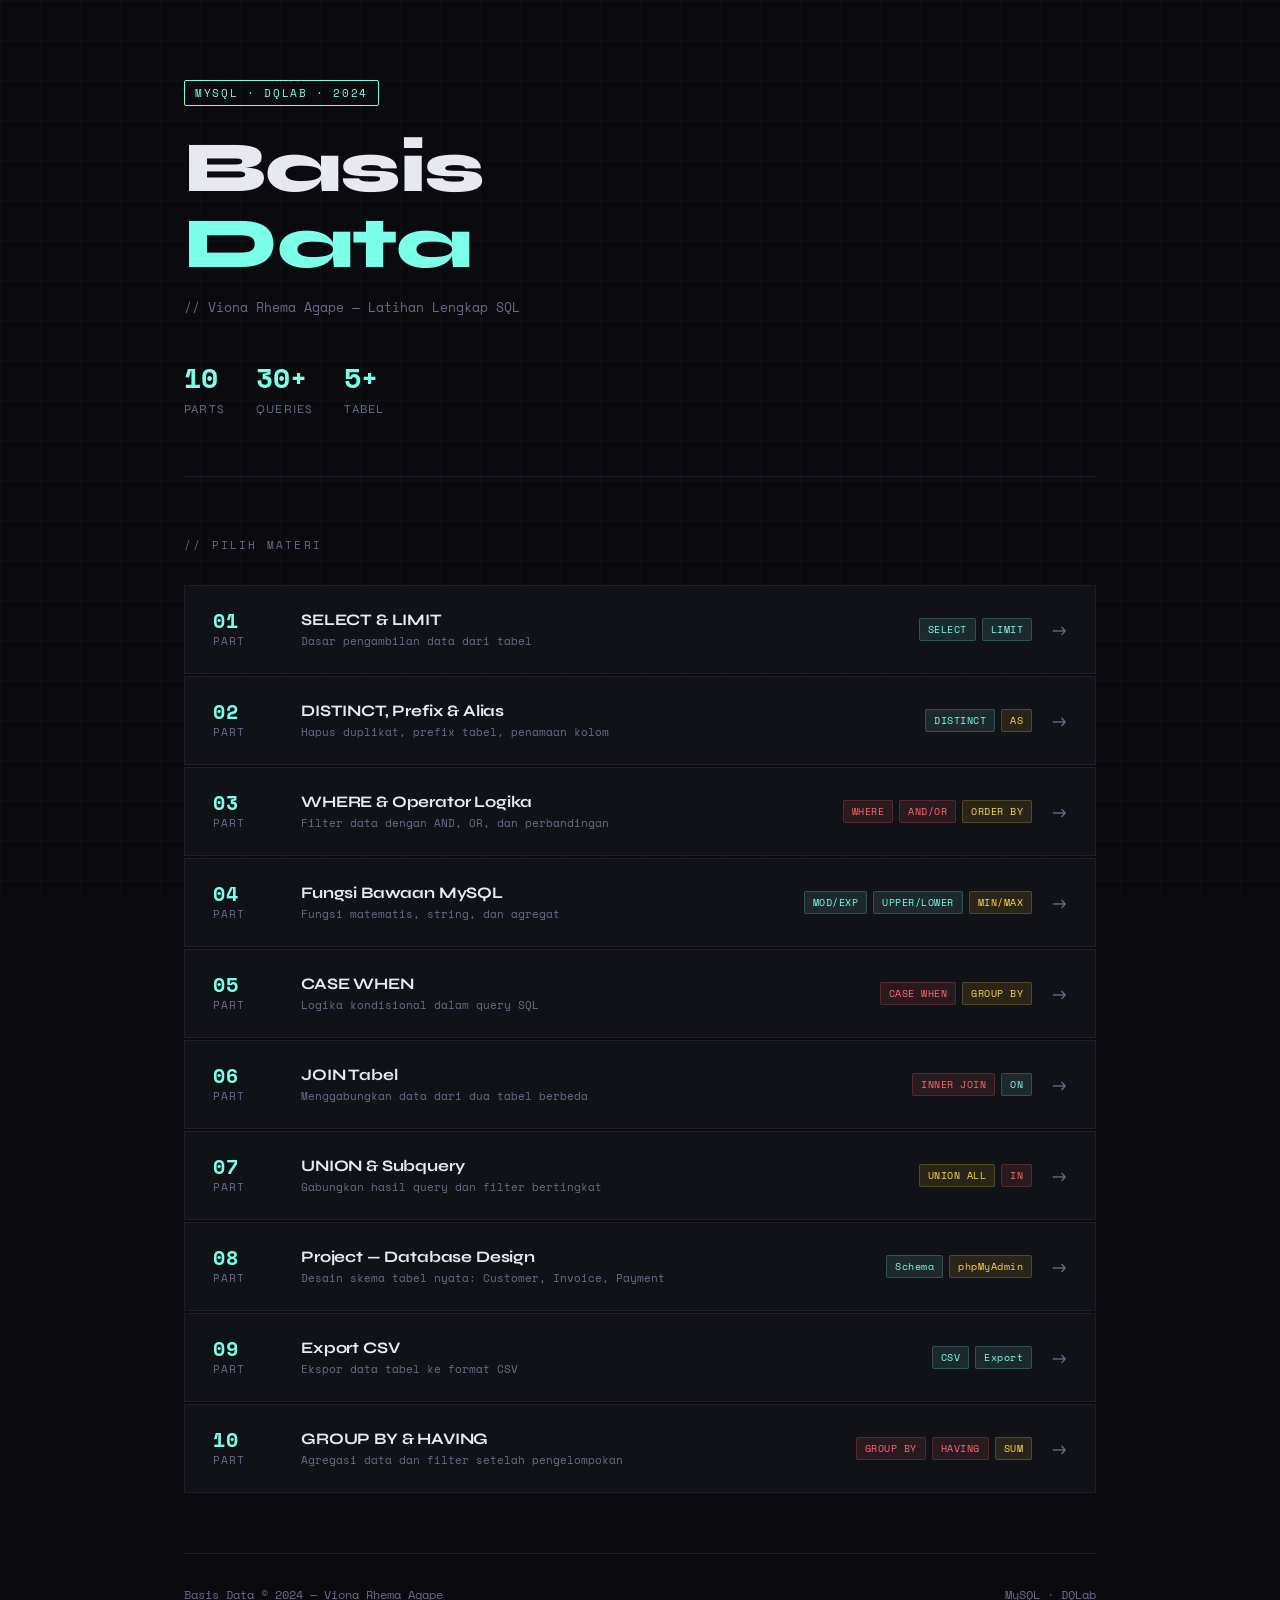
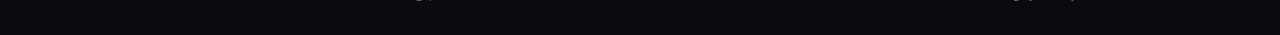
==== index.html @ 886f639d "first commit" ====
<!DOCTYPE html>
<html lang="id">
<head>
<meta charset="UTF-8"/>
<meta name="viewport" content="width=device-width, initial-scale=1.0"/>
<title>Basis Data — Viona Rhema Agape</title>
<link href="https://fonts.googleapis.com/css2?family=Space+Mono:wght@400;700&family=Syne:wght@400;600;700;800&display=swap" rel="stylesheet"/>
<style>
  :root {
    --bg: #0a0a0f;
    --surface: #111118;
    --border: #1e1e2e;
    --accent: #7cffe8;
    --accent2: #ff6b6b;
    --accent3: #ffd93d;
    --text: #e8e8f0;
    --muted: #6b6b88;
    --mono: 'Space Mono', monospace;
    --sans: 'Syne', sans-serif;
  }

  *, *::before, *::after { box-sizing: border-box; margin: 0; padding: 0; }

  body {
    background: var(--bg);
    color: var(--text);
    font-family: var(--sans);
    min-height: 100vh;
    overflow-x: hidden;
  }

  /* Grid background */
  body::before {
    content: '';
    position: fixed;
    inset: 0;
    background-image:
      linear-gradient(rgba(124,255,232,0.03) 1px, transparent 1px),
      linear-gradient(90deg, rgba(124,255,232,0.03) 1px, transparent 1px);
    background-size: 40px 40px;
    pointer-events: none;
    z-index: 0;
  }

  .container {
    max-width: 960px;
    margin: 0 auto;
    padding: 0 24px;
    position: relative;
    z-index: 1;
  }

  /* Header */
  header {
    padding: 80px 0 60px;
    border-bottom: 1px solid var(--border);
  }

  .badge {
    display: inline-block;
    font-family: var(--mono);
    font-size: 11px;
    color: var(--accent);
    border: 1px solid var(--accent);
    padding: 4px 10px;
    border-radius: 2px;
    margin-bottom: 24px;
    letter-spacing: 0.15em;
    text-transform: uppercase;
    opacity: 0;
    animation: fadeUp 0.6s ease forwards 0.1s;
  }

  h1 {
    font-family: var(--sans);
    font-size: clamp(2.5rem, 6vw, 4.5rem);
    font-weight: 800;
    line-height: 1.05;
    letter-spacing: -0.02em;
    opacity: 0;
    animation: fadeUp 0.6s ease forwards 0.2s;
  }

  h1 span { color: var(--accent); }

  .subtitle {
    font-family: var(--mono);
    font-size: 13px;
    color: var(--muted);
    margin-top: 16px;
    opacity: 0;
    animation: fadeUp 0.6s ease forwards 0.3s;
  }

  /* Stats row */
  .stats {
    display: flex;
    gap: 32px;
    margin-top: 40px;
    opacity: 0;
    animation: fadeUp 0.6s ease forwards 0.4s;
  }

  .stat {
    display: flex;
    flex-direction: column;
    gap: 4px;
  }

  .stat-num {
    font-family: var(--mono);
    font-size: 28px;
    font-weight: 700;
    color: var(--accent);
  }

  .stat-label {
    font-size: 12px;
    color: var(--muted);
    text-transform: uppercase;
    letter-spacing: 0.1em;
  }

  /* Parts list */
  .parts-section {
    padding: 60px 0;
  }

  .section-label {
    font-family: var(--mono);
    font-size: 11px;
    color: var(--muted);
    letter-spacing: 0.2em;
    text-transform: uppercase;
    margin-bottom: 32px;
    opacity: 0;
    animation: fadeUp 0.5s ease forwards 0.5s;
  }

  .parts-grid {
    display: grid;
    gap: 2px;
  }

  .part-card {
    display: grid;
    grid-template-columns: 64px 1fr auto;
    align-items: center;
    gap: 24px;
    padding: 24px 28px;
    background: var(--surface);
    border: 1px solid var(--border);
    text-decoration: none;
    color: var(--text);
    transition: all 0.25s ease;
    position: relative;
    overflow: hidden;
    opacity: 0;
    animation: fadeUp 0.5s ease forwards;
  }

  .part-card:hover {
    border-color: var(--accent);
    background: rgba(124,255,232,0.04);
    transform: translateX(4px);
  }

  .part-card::before {
    content: '';
    position: absolute;
    left: 0;
    top: 0;
    bottom: 0;
    width: 3px;
    background: var(--accent);
    transform: scaleY(0);
    transition: transform 0.25s ease;
  }

  .part-card:hover::before { transform: scaleY(1); }

  .part-num {
    font-family: var(--mono);
    font-size: 11px;
    color: var(--muted);
    letter-spacing: 0.1em;
  }

  .part-num strong {
    display: block;
    font-size: 20px;
    font-weight: 700;
    color: var(--accent);
    line-height: 1;
    margin-bottom: 2px;
  }

  .part-info {}

  .part-title {
    font-size: 16px;
    font-weight: 700;
    margin-bottom: 4px;
    letter-spacing: -0.01em;
  }

  .part-desc {
    font-family: var(--mono);
    font-size: 11px;
    color: var(--muted);
  }

  .part-tags {
    display: flex;
    gap: 6px;
    flex-wrap: wrap;
    justify-content: flex-end;
  }

  .tag {
    font-family: var(--mono);
    font-size: 10px;
    padding: 3px 8px;
    border-radius: 2px;
    letter-spacing: 0.05em;
  }

  .tag-green { background: rgba(124,255,232,0.1); color: var(--accent); border: 1px solid rgba(124,255,232,0.2); }
  .tag-red   { background: rgba(255,107,107,0.1); color: var(--accent2); border: 1px solid rgba(255,107,107,0.2); }
  .tag-yellow{ background: rgba(255,217,61,0.1);  color: var(--accent3); border: 1px solid rgba(255,217,61,0.2); }

  .arrow {
    color: var(--muted);
    font-size: 18px;
    transition: color 0.2s, transform 0.2s;
    margin-left: 8px;
  }

  .part-card:hover .arrow { color: var(--accent); transform: translateX(4px); }

  /* Footer */
  footer {
    border-top: 1px solid var(--border);
    padding: 32px 0;
    font-family: var(--mono);
    font-size: 12px;
    color: var(--muted);
    display: flex;
    justify-content: space-between;
    align-items: center;
  }

  @keyframes fadeUp {
    from { opacity: 0; transform: translateY(16px); }
    to   { opacity: 1; transform: translateY(0); }
  }

  @media (max-width: 600px) {
    .part-card { grid-template-columns: 48px 1fr; }
    .part-tags { display: none; }
    .stats { gap: 20px; }
  }
</style>
</head>
<body>
<div class="container">
  <header>
    <div class="badge">MySQL · DQLab · 2024</div>
    <h1>Basis<br/><span>Data</span></h1>
    <p class="subtitle">// Viona Rhema Agape — Latihan Lengkap SQL</p>
    <div class="stats">
      <div class="stat">
        <span class="stat-num">10</span>
        <span class="stat-label">Parts</span>
      </div>
      <div class="stat">
        <span class="stat-num">30+</span>
        <span class="stat-label">Queries</span>
      </div>
      <div class="stat">
        <span class="stat-num">5+</span>
        <span class="stat-label">Tabel</span>
      </div>
    </div>
  </header>

  <section class="parts-section">
    <p class="section-label">// Pilih materi</p>
    <div class="parts-grid">

      <a href="part1.html" class="part-card" style="animation-delay:0.55s">
        <div class="part-num"><strong>01</strong>PART</div>
        <div class="part-info">
          <div class="part-title">SELECT & LIMIT</div>
          <div class="part-desc">Dasar pengambilan data dari tabel</div>
        </div>
        <div style="display:flex;align-items:center;gap:12px">
          <div class="part-tags">
            <span class="tag tag-green">SELECT</span>
            <span class="tag tag-green">LIMIT</span>
          </div>
          <span class="arrow">→</span>
        </div>
      </a>

      <a href="part2.html" class="part-card" style="animation-delay:0.62s">
        <div class="part-num"><strong>02</strong>PART</div>
        <div class="part-info">
          <div class="part-title">DISTINCT, Prefix & Alias</div>
          <div class="part-desc">Hapus duplikat, prefix tabel, penamaan kolom</div>
        </div>
        <div style="display:flex;align-items:center;gap:12px">
          <div class="part-tags">
            <span class="tag tag-green">DISTINCT</span>
            <span class="tag tag-yellow">AS</span>
          </div>
          <span class="arrow">→</span>
        </div>
      </a>

      <a href="part3.html" class="part-card" style="animation-delay:0.69s">
        <div class="part-num"><strong>03</strong>PART</div>
        <div class="part-info">
          <div class="part-title">WHERE & Operator Logika</div>
          <div class="part-desc">Filter data dengan AND, OR, dan perbandingan</div>
        </div>
        <div style="display:flex;align-items:center;gap:12px">
          <div class="part-tags">
            <span class="tag tag-red">WHERE</span>
            <span class="tag tag-red">AND/OR</span>
            <span class="tag tag-yellow">ORDER BY</span>
          </div>
          <span class="arrow">→</span>
        </div>
      </a>

      <a href="part4.html" class="part-card" style="animation-delay:0.76s">
        <div class="part-num"><strong>04</strong>PART</div>
        <div class="part-info">
          <div class="part-title">Fungsi Bawaan MySQL</div>
          <div class="part-desc">Fungsi matematis, string, dan agregat</div>
        </div>
        <div style="display:flex;align-items:center;gap:12px">
          <div class="part-tags">
            <span class="tag tag-green">MOD/EXP</span>
            <span class="tag tag-green">UPPER/LOWER</span>
            <span class="tag tag-yellow">MIN/MAX</span>
          </div>
          <span class="arrow">→</span>
        </div>
      </a>

      <a href="part5.html" class="part-card" style="animation-delay:0.83s">
        <div class="part-num"><strong>05</strong>PART</div>
        <div class="part-info">
          <div class="part-title">CASE WHEN</div>
          <div class="part-desc">Logika kondisional dalam query SQL</div>
        </div>
        <div style="display:flex;align-items:center;gap:12px">
          <div class="part-tags">
            <span class="tag tag-red">CASE WHEN</span>
            <span class="tag tag-yellow">GROUP BY</span>
          </div>
          <span class="arrow">→</span>
        </div>
      </a>

      <a href="part6.html" class="part-card" style="animation-delay:0.90s">
        <div class="part-num"><strong>06</strong>PART</div>
        <div class="part-info">
          <div class="part-title">JOIN Tabel</div>
          <div class="part-desc">Menggabungkan data dari dua tabel berbeda</div>
        </div>
        <div style="display:flex;align-items:center;gap:12px">
          <div class="part-tags">
            <span class="tag tag-red">INNER JOIN</span>
            <span class="tag tag-green">ON</span>
          </div>
          <span class="arrow">→</span>
        </div>
      </a>

      <a href="part7.html" class="part-card" style="animation-delay:0.97s">
        <div class="part-num"><strong>07</strong>PART</div>
        <div class="part-info">
          <div class="part-title">UNION & Subquery</div>
          <div class="part-desc">Gabungkan hasil query dan filter bertingkat</div>
        </div>
        <div style="display:flex;align-items:center;gap:12px">
          <div class="part-tags">
            <span class="tag tag-yellow">UNION ALL</span>
            <span class="tag tag-red">IN</span>
          </div>
          <span class="arrow">→</span>
        </div>
      </a>

      <a href="part8.html" class="part-card" style="animation-delay:1.04s">
        <div class="part-num"><strong>08</strong>PART</div>
        <div class="part-info">
          <div class="part-title">Project — Database Design</div>
          <div class="part-desc">Desain skema tabel nyata: Customer, Invoice, Payment</div>
        </div>
        <div style="display:flex;align-items:center;gap:12px">
          <div class="part-tags">
            <span class="tag tag-green">Schema</span>
            <span class="tag tag-yellow">phpMyAdmin</span>
          </div>
          <span class="arrow">→</span>
        </div>
      </a>

      <a href="part9.html" class="part-card" style="animation-delay:1.11s">
        <div class="part-num"><strong>09</strong>PART</div>
        <div class="part-info">
          <div class="part-title">Export CSV</div>
          <div class="part-desc">Ekspor data tabel ke format CSV</div>
        </div>
        <div style="display:flex;align-items:center;gap:12px">
          <div class="part-tags">
            <span class="tag tag-green">CSV</span>
            <span class="tag tag-green">Export</span>
          </div>
          <span class="arrow">→</span>
        </div>
      </a>

      <a href="part10.html" class="part-card" style="animation-delay:1.18s">
        <div class="part-num"><strong>10</strong>PART</div>
        <div class="part-info">
          <div class="part-title">GROUP BY & HAVING</div>
          <div class="part-desc">Agregasi data dan filter setelah pengelompokan</div>
        </div>
        <div style="display:flex;align-items:center;gap:12px">
          <div class="part-tags">
            <span class="tag tag-red">GROUP BY</span>
            <span class="tag tag-red">HAVING</span>
            <span class="tag tag-yellow">SUM</span>
          </div>
          <span class="arrow">→</span>
        </div>
      </a>

    </div>
  </section>

  <footer>
    <span>Basis Data © 2024 — Viona Rhema Agape</span>
    <span>MySQL · DQLab</span>
  </footer>
</div>
</body>
</html>
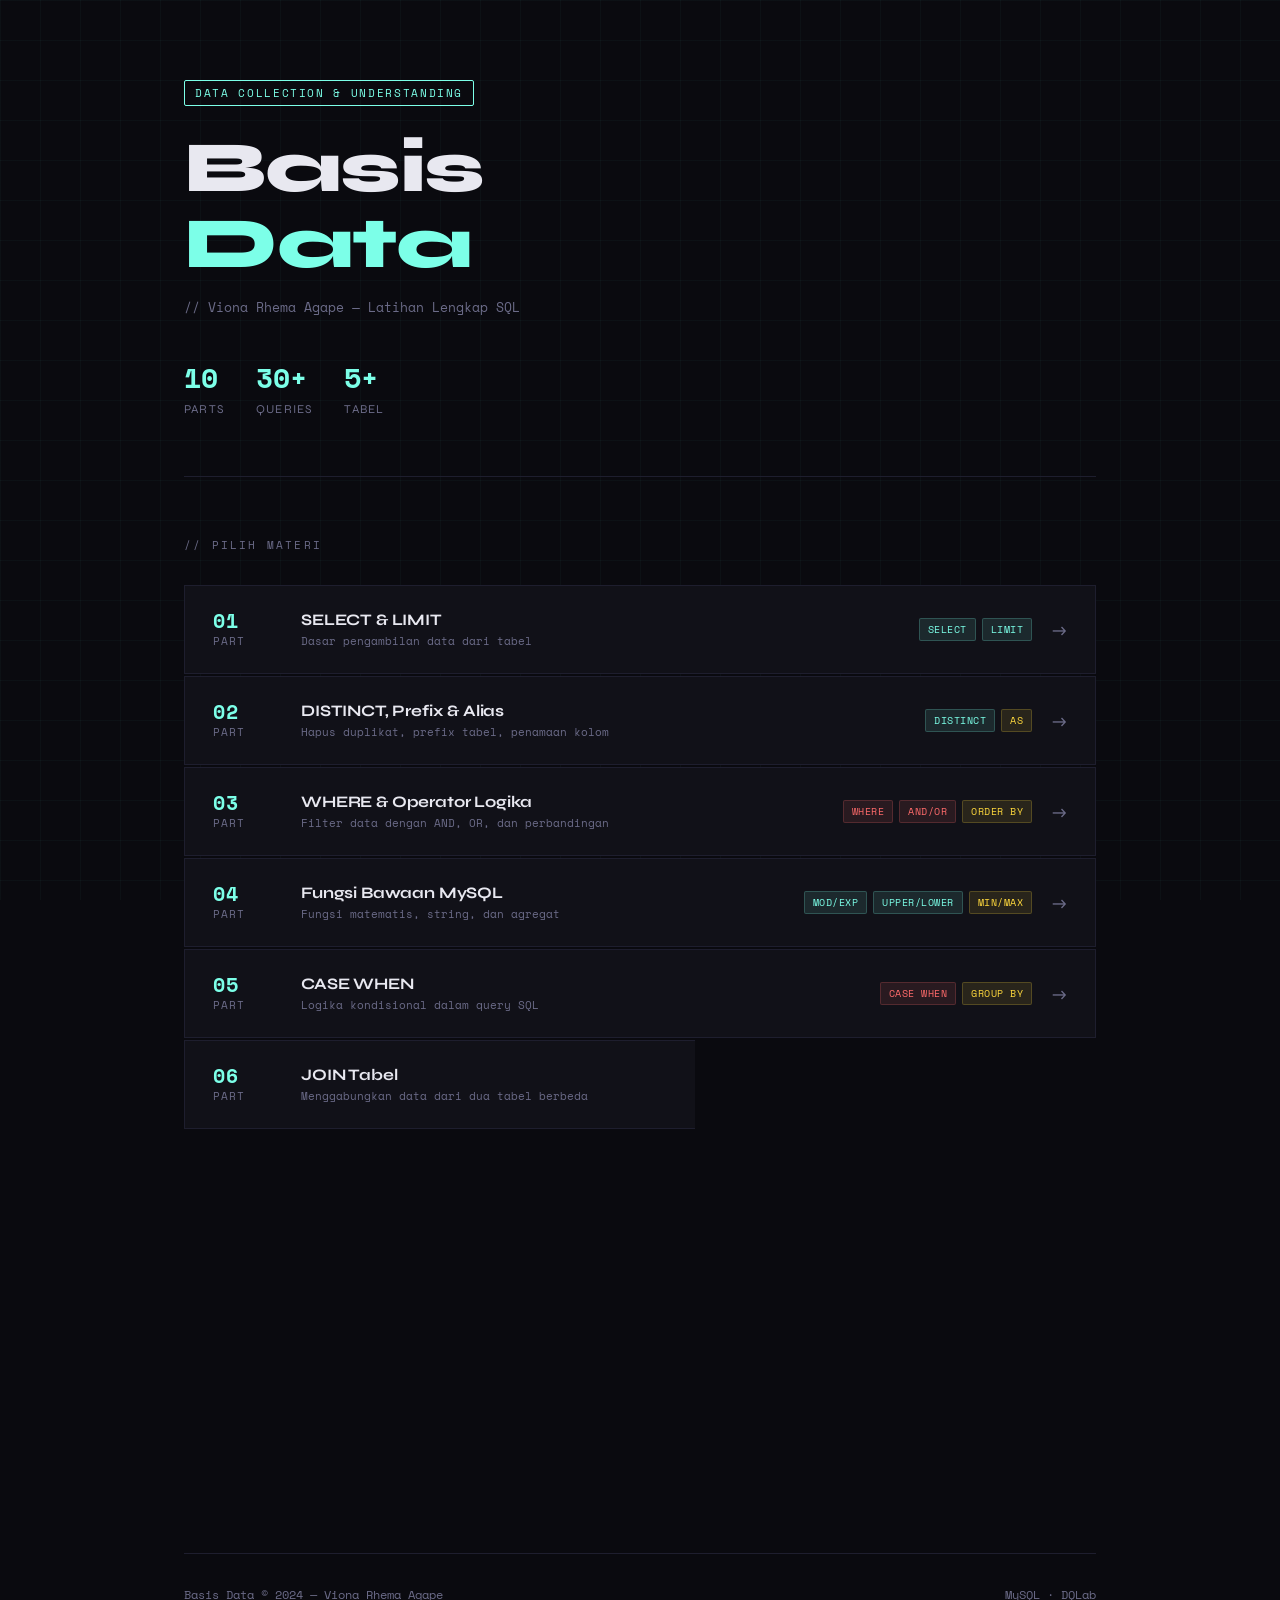
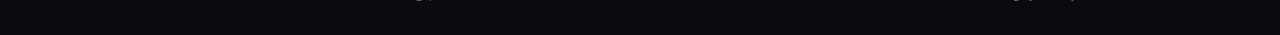
==== commit bb82de23: "update tampilan / fitur" ====
--- a/index.html
+++ b/index.html
@@ -265,7 +265,7 @@
 <body>
 <div class="container">
   <header>
-    <div class="badge">MySQL · DQLab · 2024</div>
+    <div class="badge">Data Collection & Understanding</div>
     <h1>Basis<br/><span>Data</span></h1>
     <p class="subtitle">// Viona Rhema Agape — Latihan Lengkap SQL</p>
     <div class="stats">
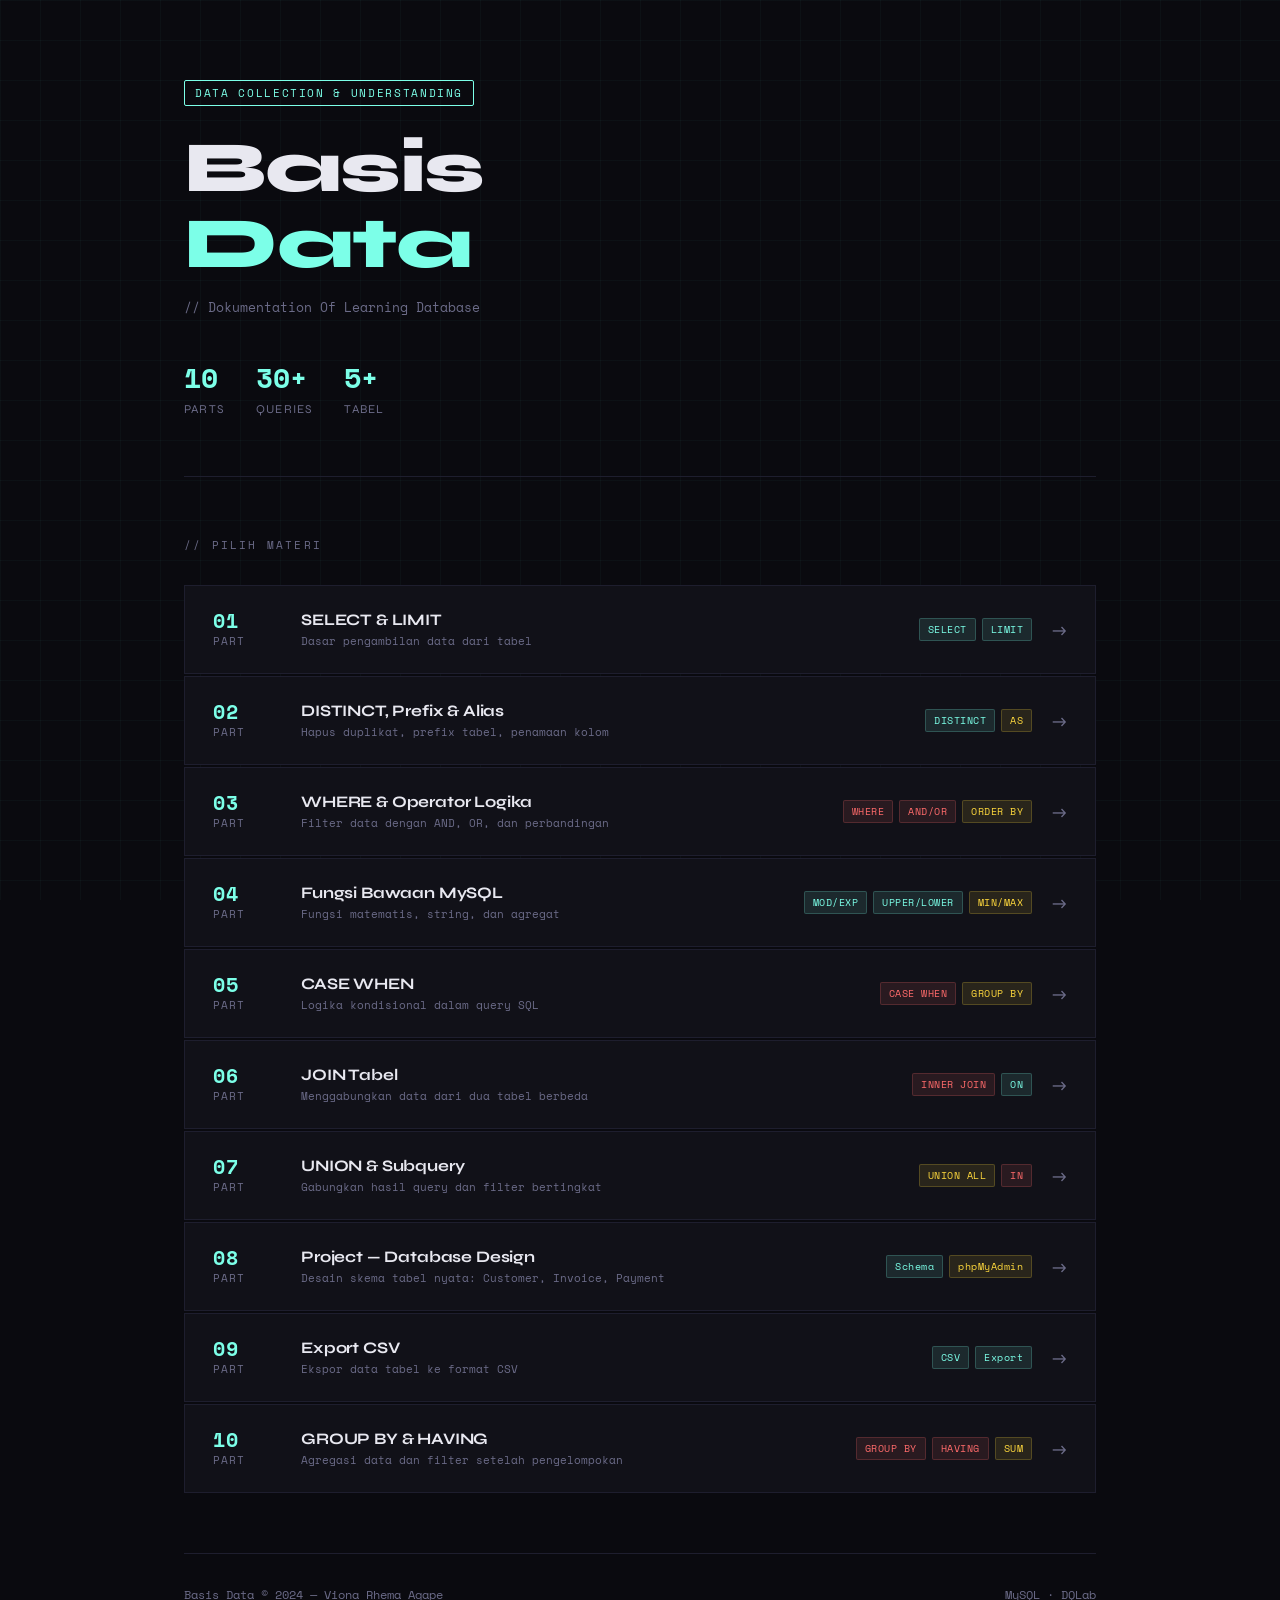
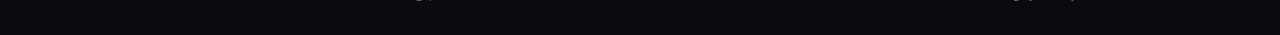
==== commit 9b5b018b: "Update Tampilan" ====
--- a/index.html
+++ b/index.html
@@ -267,7 +267,7 @@
   <header>
     <div class="badge">Data Collection & Understanding</div>
     <h1>Basis<br/><span>Data</span></h1>
-    <p class="subtitle">// Viona Rhema Agape — Latihan Lengkap SQL</p>
+    <p class="subtitle">// Dokumentation Of Learning Database</p>
     <div class="stats">
       <div class="stat">
         <span class="stat-num">10</span>
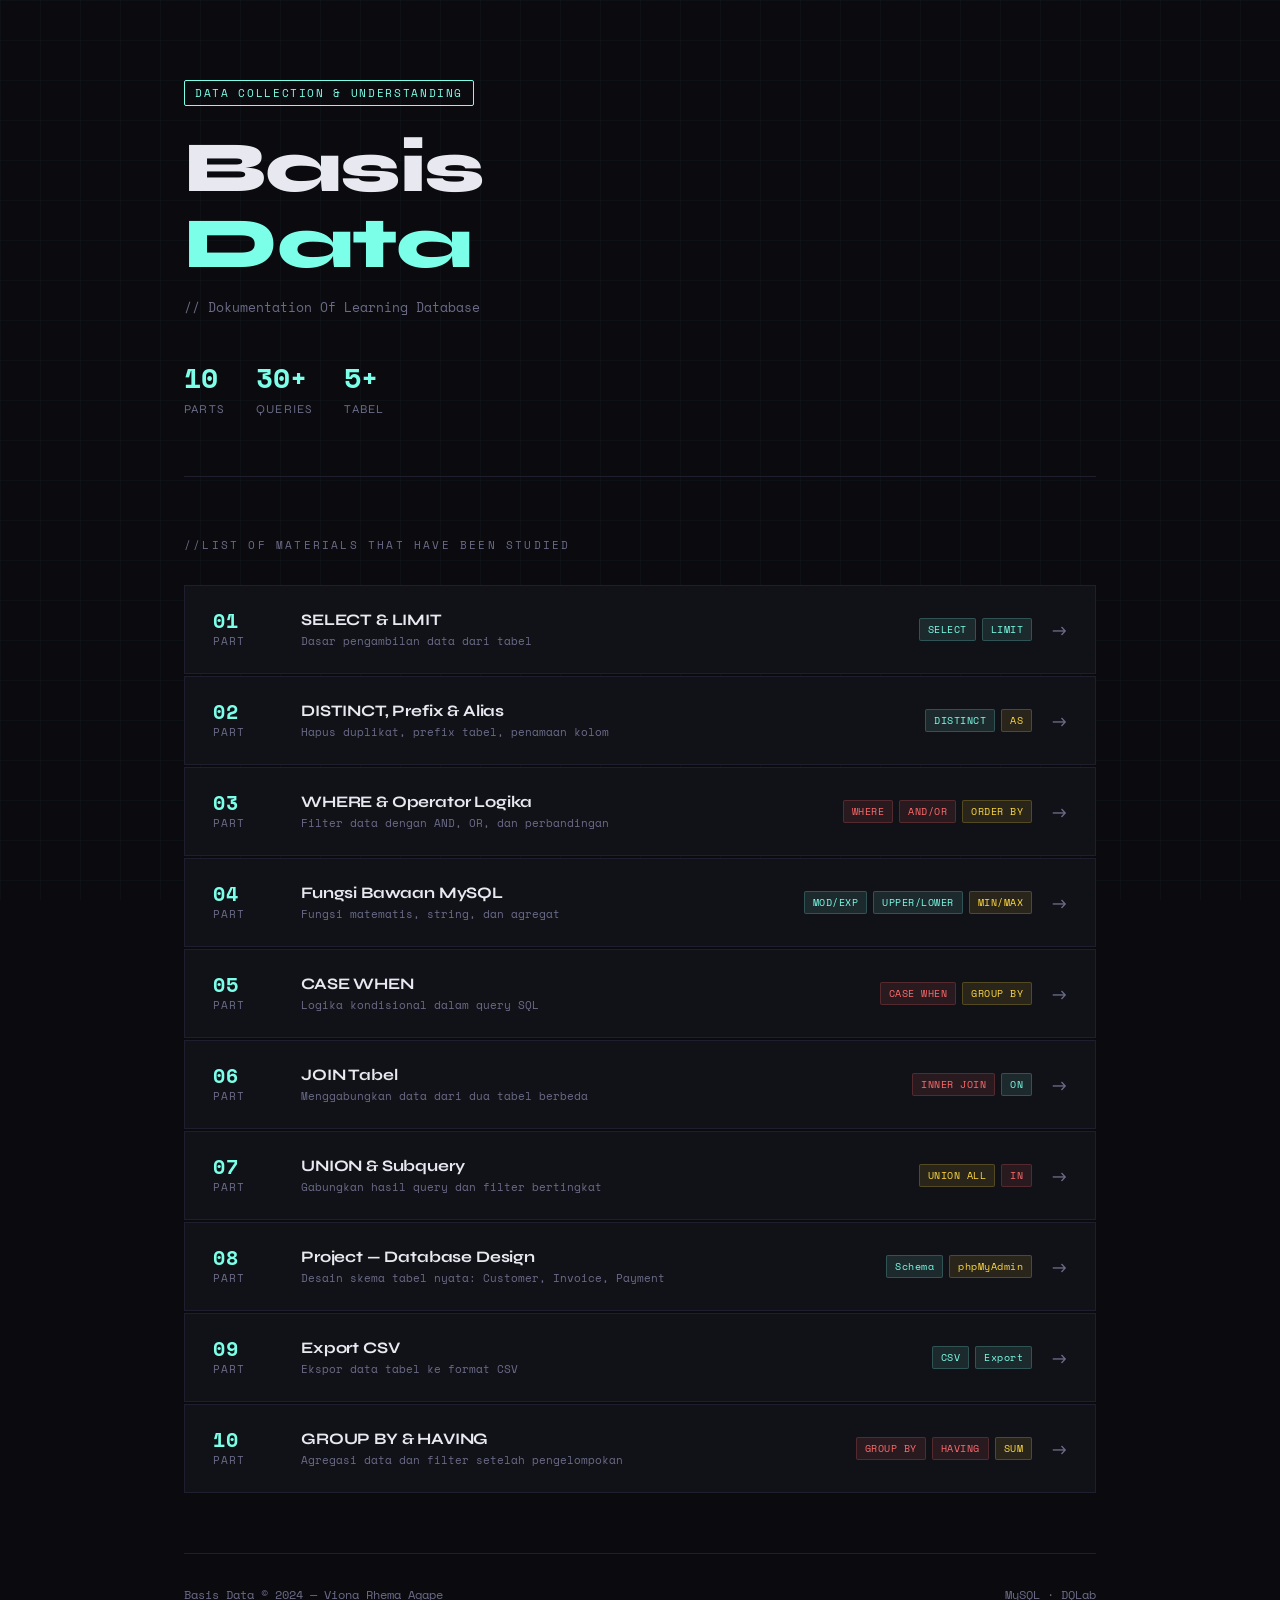
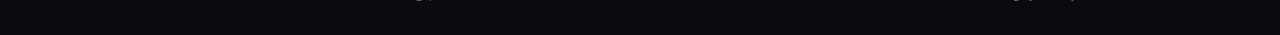
==== commit 459f8e8a: "update tampilan" ====
--- a/index.html
+++ b/index.html
@@ -285,7 +285,7 @@
   </header>
 
   <section class="parts-section">
-    <p class="section-label">// Pilih materi</p>
+    <p class="section-label">//List of materials that have been studied</p>
     <div class="parts-grid">
 
       <a href="part1.html" class="part-card" style="animation-delay:0.55s">
